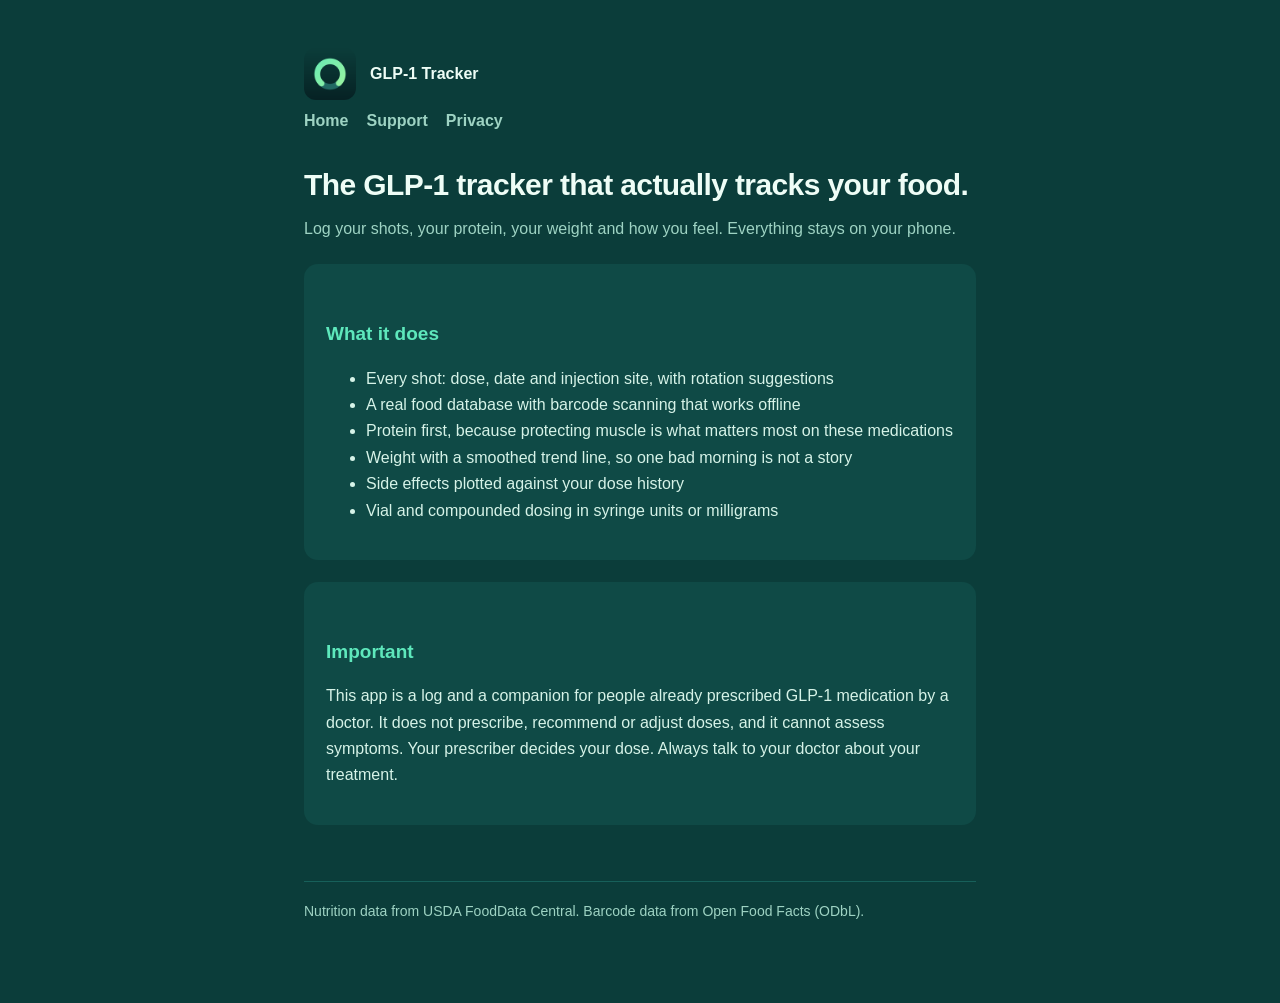
==== index.html @ d9b32fe8 "GLP-1 Tracker support and privacy pages" ====
<!doctype html><html lang="en"><head><meta charset="utf-8">
<meta name="viewport" content="width=device-width,initial-scale=1">
<title>GLP-1 Tracker</title><link rel="stylesheet" href="style.css"></head><body>
<div class="wrap">
<header><img src="icon.png" alt=""><strong>GLP-1 Tracker</strong></header>
<nav><a href="index.html">Home</a><a href="support.html">Support</a><a href="privacy.html">Privacy</a></nav>
<h1>The GLP-1 tracker that actually tracks your food.</h1>
<p class="sub">Log your shots, your protein, your weight and how you feel. Everything stays on your phone.</p>
<div class="card">
<h2>What it does</h2>
<ul>
<li>Every shot: dose, date and injection site, with rotation suggestions</li>
<li>A real food database with barcode scanning that works offline</li>
<li>Protein first, because protecting muscle is what matters most on these medications</li>
<li>Weight with a smoothed trend line, so one bad morning is not a story</li>
<li>Side effects plotted against your dose history</li>
<li>Vial and compounded dosing in syringe units or milligrams</li>
</ul>
</div>
<div class="card">
<h2>Important</h2>
<p>This app is a log and a companion for people already prescribed GLP-1 medication by a doctor.
It does not prescribe, recommend or adjust doses, and it cannot assess symptoms. Your prescriber
decides your dose. Always talk to your doctor about your treatment.</p>
</div>
<footer>Nutrition data from USDA FoodData Central. Barcode data from Open Food Facts (ODbL).</footer>
</div></body></html>
---- style.css ----
:root{--bg:#0b3d3a;--card:#0f4a46;--ink:#eefdf6;--sub:#9ed3c3;--accent:#5ee8bc}
*{box-sizing:border-box}
body{margin:0;background:var(--bg);color:var(--ink);
  font:16px/1.65 -apple-system,BlinkMacSystemFont,"Segoe UI",Roboto,Helvetica,Arial,sans-serif}
.wrap{max-width:720px;margin:0 auto;padding:48px 24px 80px}
header{display:flex;align-items:center;gap:14px;margin-bottom:8px}
header img{width:52px;height:52px;border-radius:12px}
h1{font-size:30px;margin:26px 0 6px;letter-spacing:-.02em}
h2{font-size:19px;margin:34px 0 8px;color:var(--accent)}
p,li{color:#d6f3e8}
a{color:var(--accent)}
.sub{color:var(--sub);margin-top:0}
.card{background:var(--card);border-radius:14px;padding:20px 22px;margin:22px 0}
nav a{margin-right:18px;color:var(--sub);text-decoration:none;font-weight:600}
nav a:hover{color:var(--accent)}
footer{margin-top:56px;color:var(--sub);font-size:14px;border-top:1px solid #17605a;padding-top:18px}
code{background:#0a3330;padding:2px 6px;border-radius:5px}
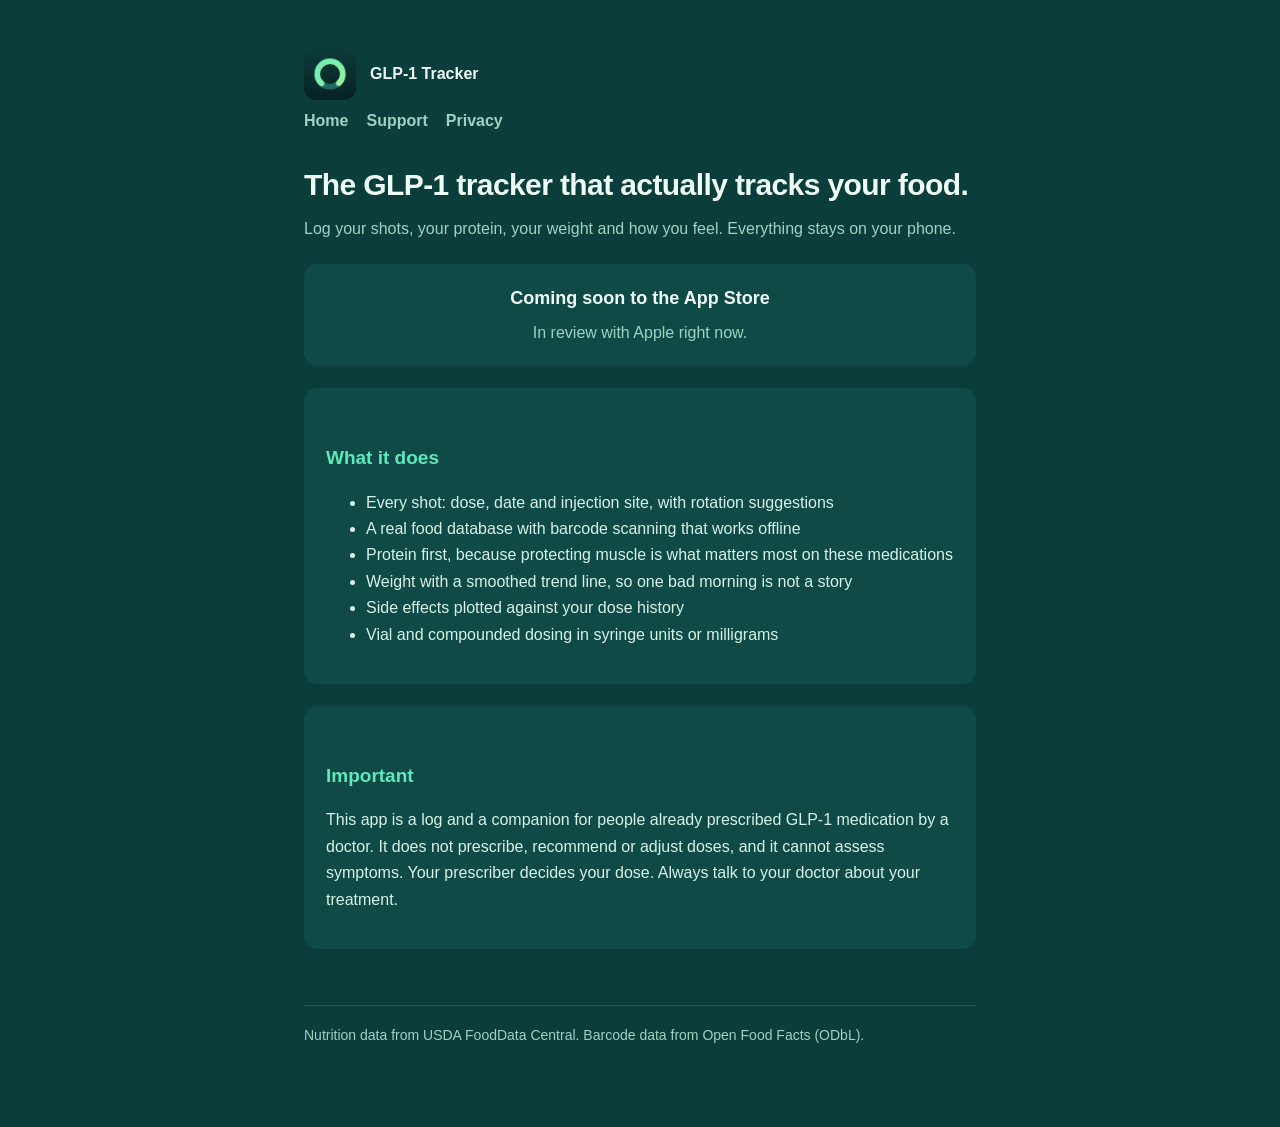
==== commit fe9e8a6e: "Add App Store CTA placeholder to landing page" ====
--- a/index.html
+++ b/index.html
@@ -6,6 +6,12 @@
 <nav><a href="index.html">Home</a><a href="support.html">Support</a><a href="privacy.html">Privacy</a></nav>
 <h1>The GLP-1 tracker that actually tracks your food.</h1>
 <p class="sub">Log your shots, your protein, your weight and how you feel. Everything stays on your phone.</p>
+<div class="card" style="text-align:center">
+<!-- LAUNCH: when the App Store listing is live, replace this block with:
+     <a class="btn" href="https://apps.apple.com/us/app/id6805192887">Download on the App Store</a> -->
+<strong style="font-size:18px">Coming soon to the App Store</strong>
+<p style="margin:6px 0 0;color:var(--sub)">In review with Apple right now.</p>
+</div>
 <div class="card">
 <h2>What it does</h2>
 <ul>
--- a/style.css
+++ b/style.css
@@ -15,3 +15,6 @@
 nav a:hover{color:var(--accent)}
 footer{margin-top:56px;color:var(--sub);font-size:14px;border-top:1px solid #17605a;padding-top:18px}
 code{background:#0a3330;padding:2px 6px;border-radius:5px}
+
+.btn{display:inline-block;background:var(--accent);color:#06302c;font-weight:700;padding:14px 26px;border-radius:10px;text-decoration:none;font-size:17px}
+.btn:hover{filter:brightness(1.08)}
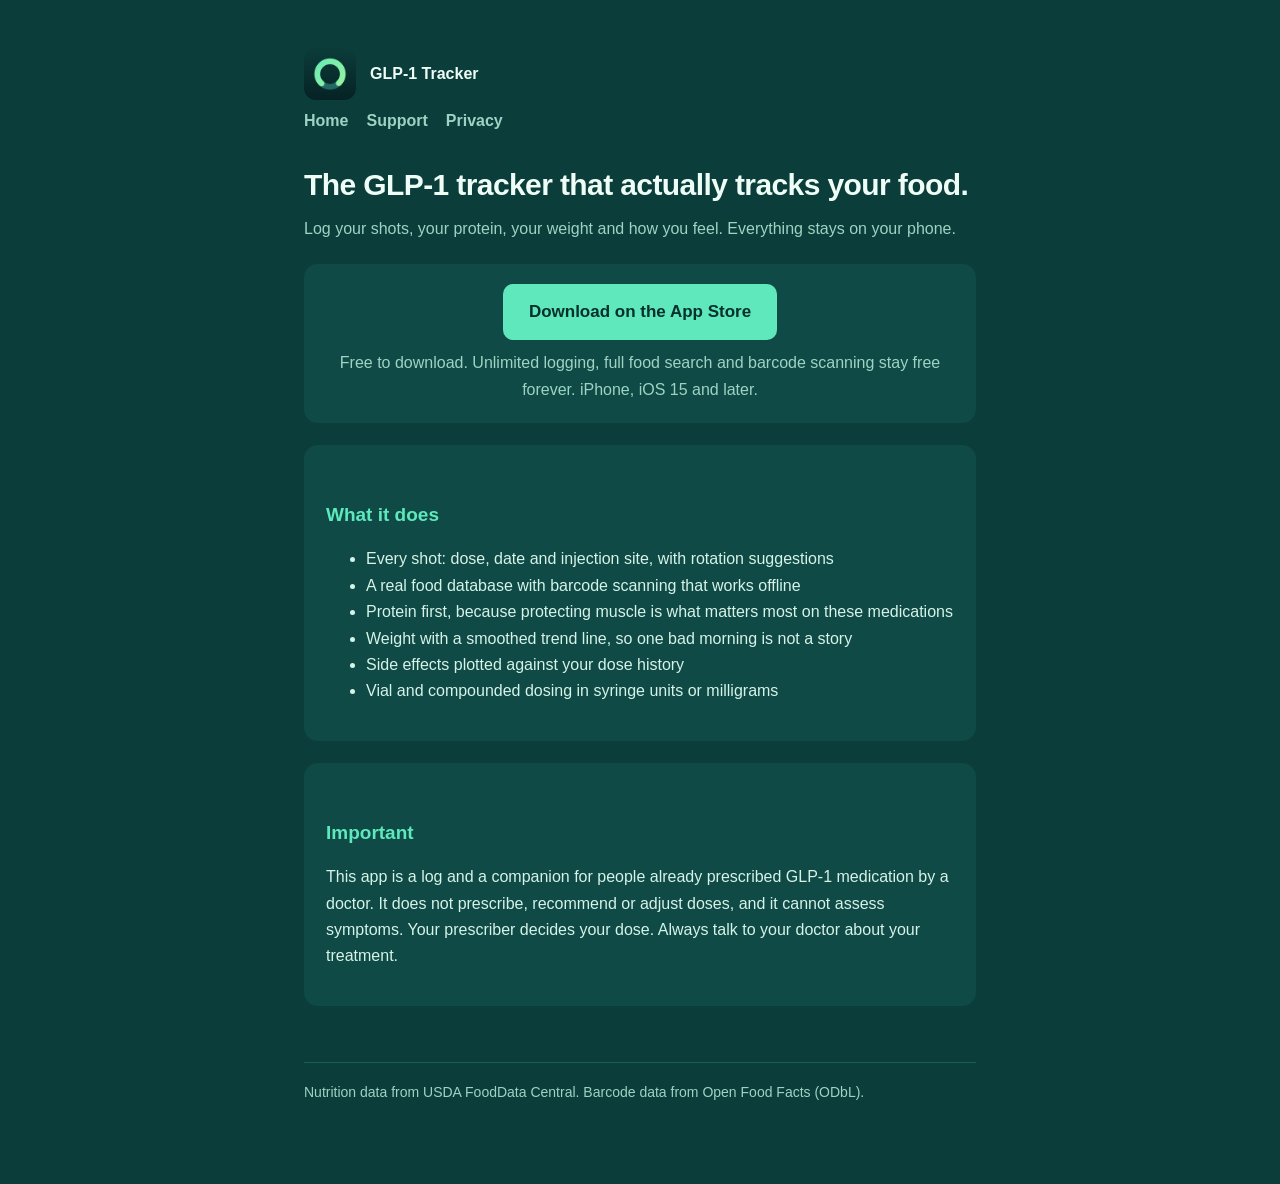
==== commit ae6ad691: "Landing page: real App Store button instead of the Coming soon placeholder The app has been live sin" ====
--- a/index.html
+++ b/index.html
@@ -7,10 +7,9 @@
 <h1>The GLP-1 tracker that actually tracks your food.</h1>
 <p class="sub">Log your shots, your protein, your weight and how you feel. Everything stays on your phone.</p>
 <div class="card" style="text-align:center">
-<!-- LAUNCH: when the App Store listing is live, replace this block with:
-     <a class="btn" href="https://apps.apple.com/us/app/id6805192887">Download on the App Store</a> -->
-<strong style="font-size:18px">Coming soon to the App Store</strong>
-<p style="margin:6px 0 0;color:var(--sub)">In review with Apple right now.</p>
+<a class="btn" href="https://apps.apple.com/app/id6805192887">Download on the App Store</a>
+<p style="margin:10px 0 0;color:var(--sub)">Free to download. Unlimited logging, full food search
+and barcode scanning stay free forever. iPhone, iOS 15 and later.</p>
 </div>
 <div class="card">
 <h2>What it does</h2>
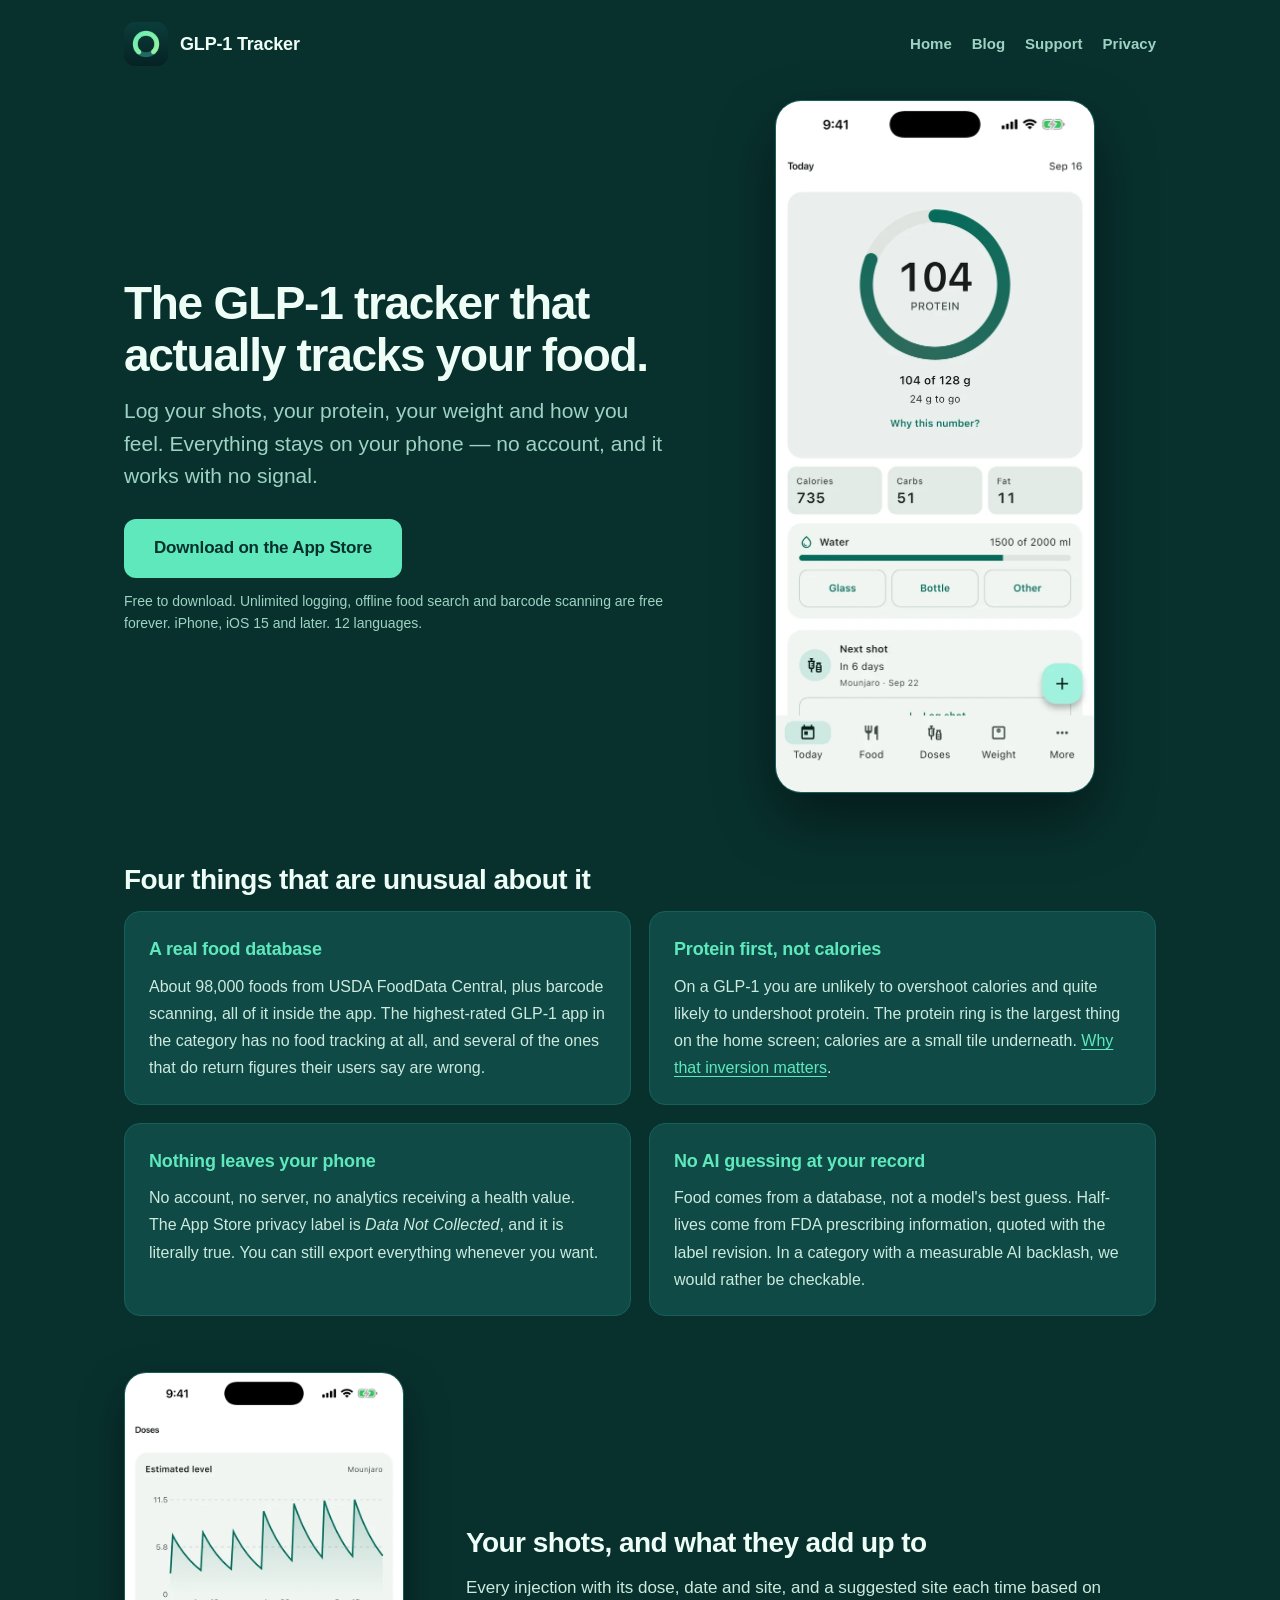
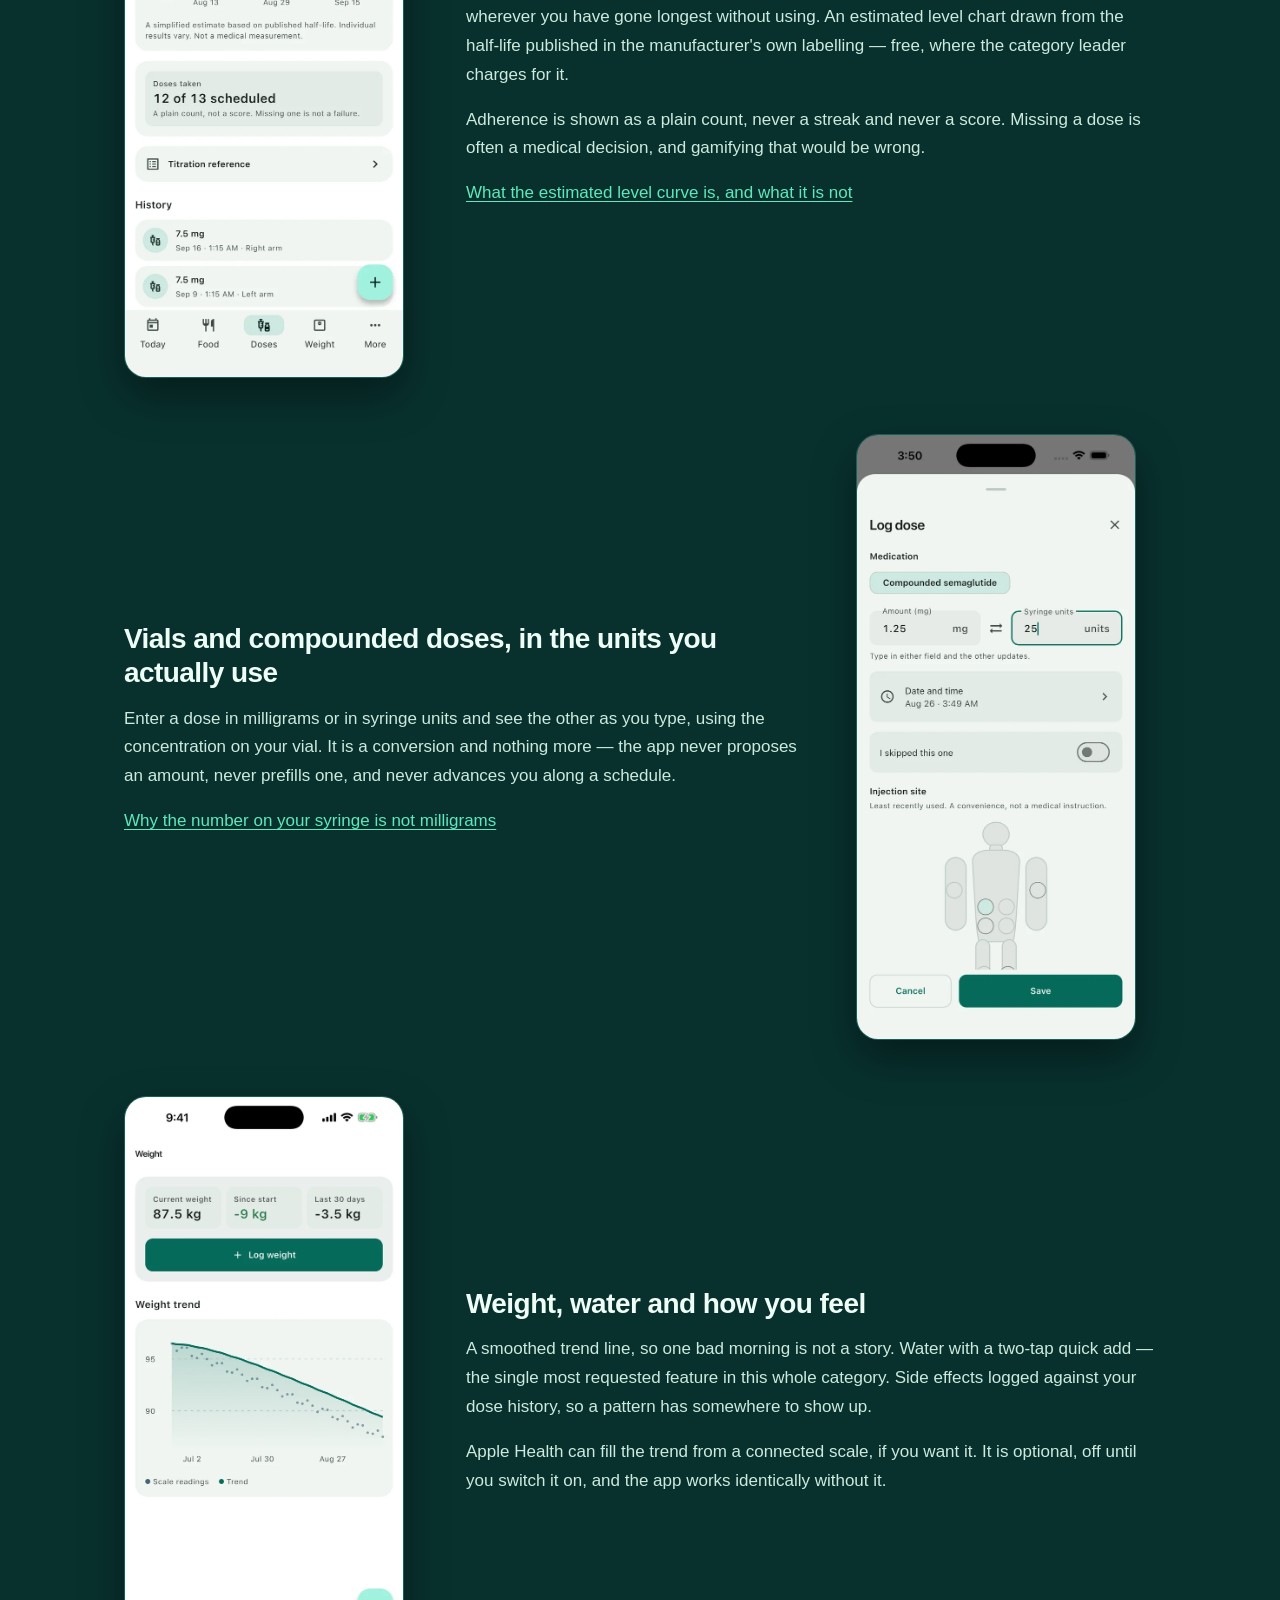
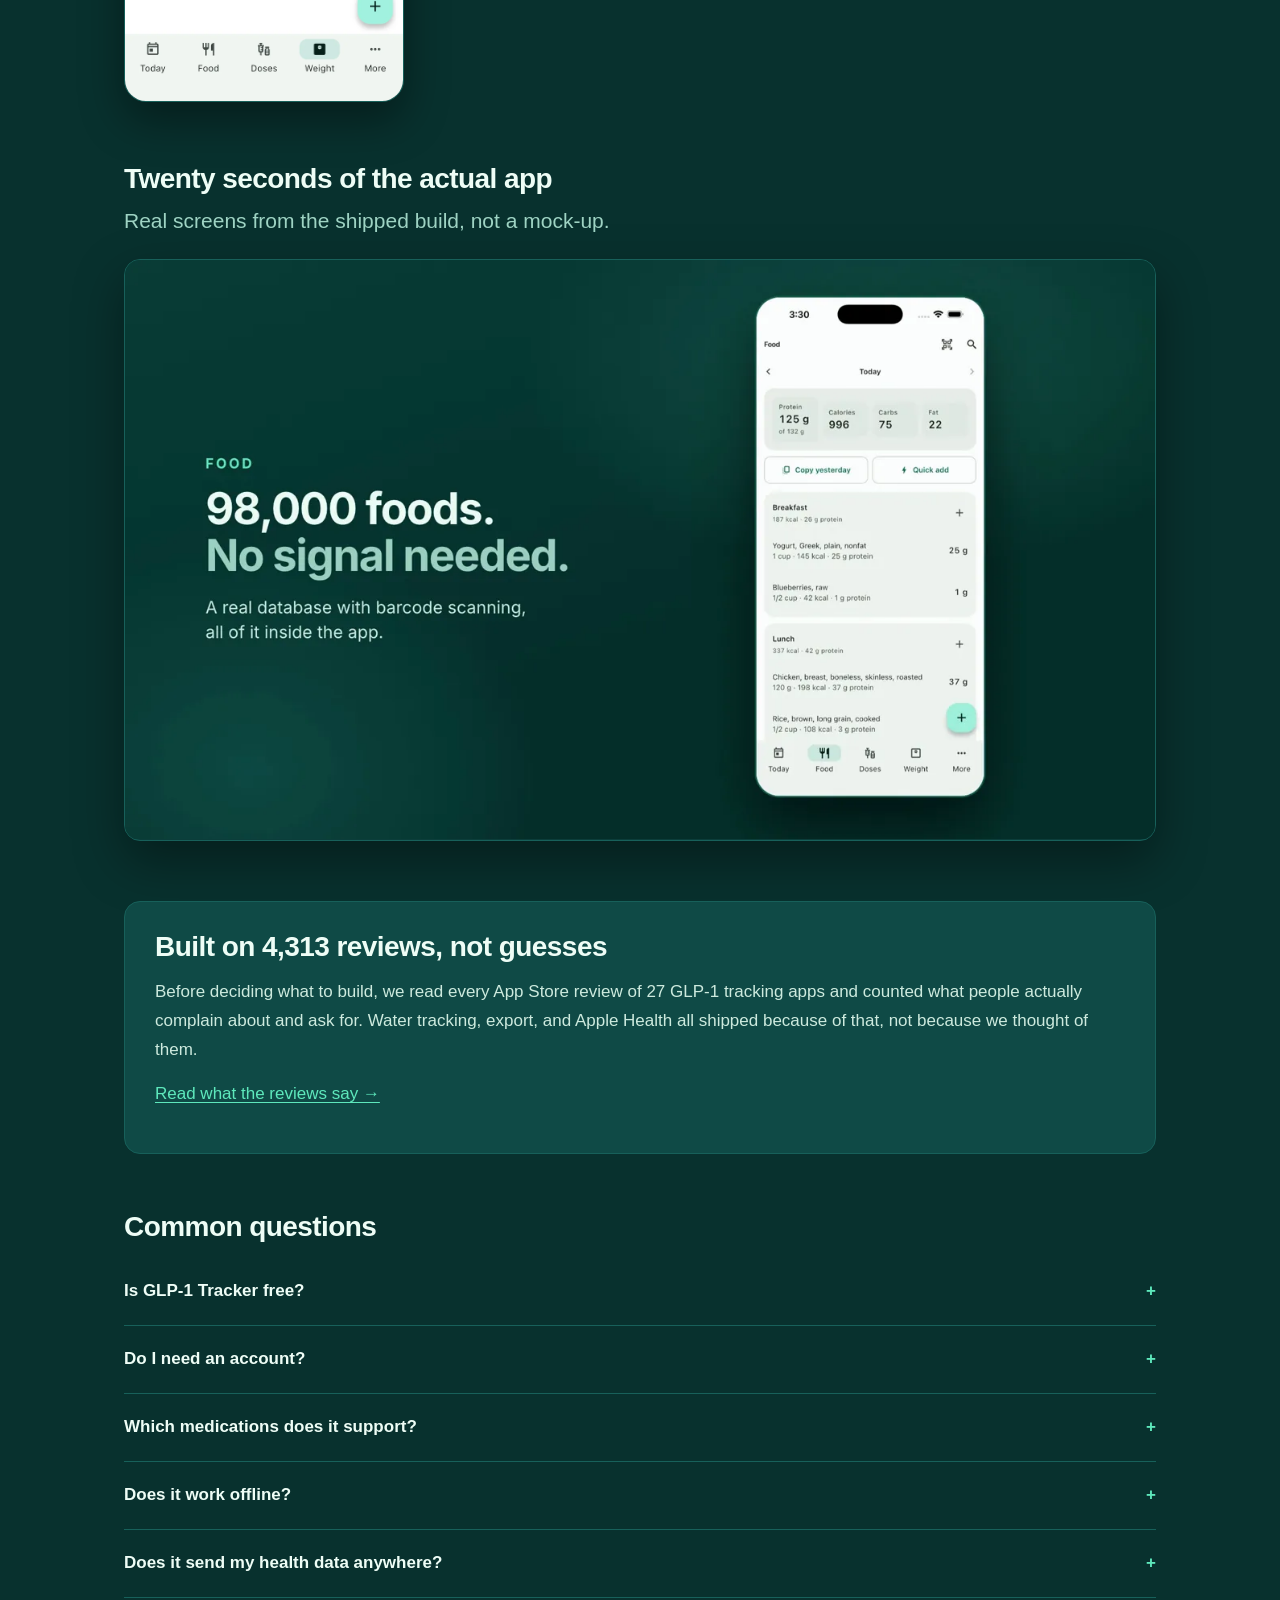
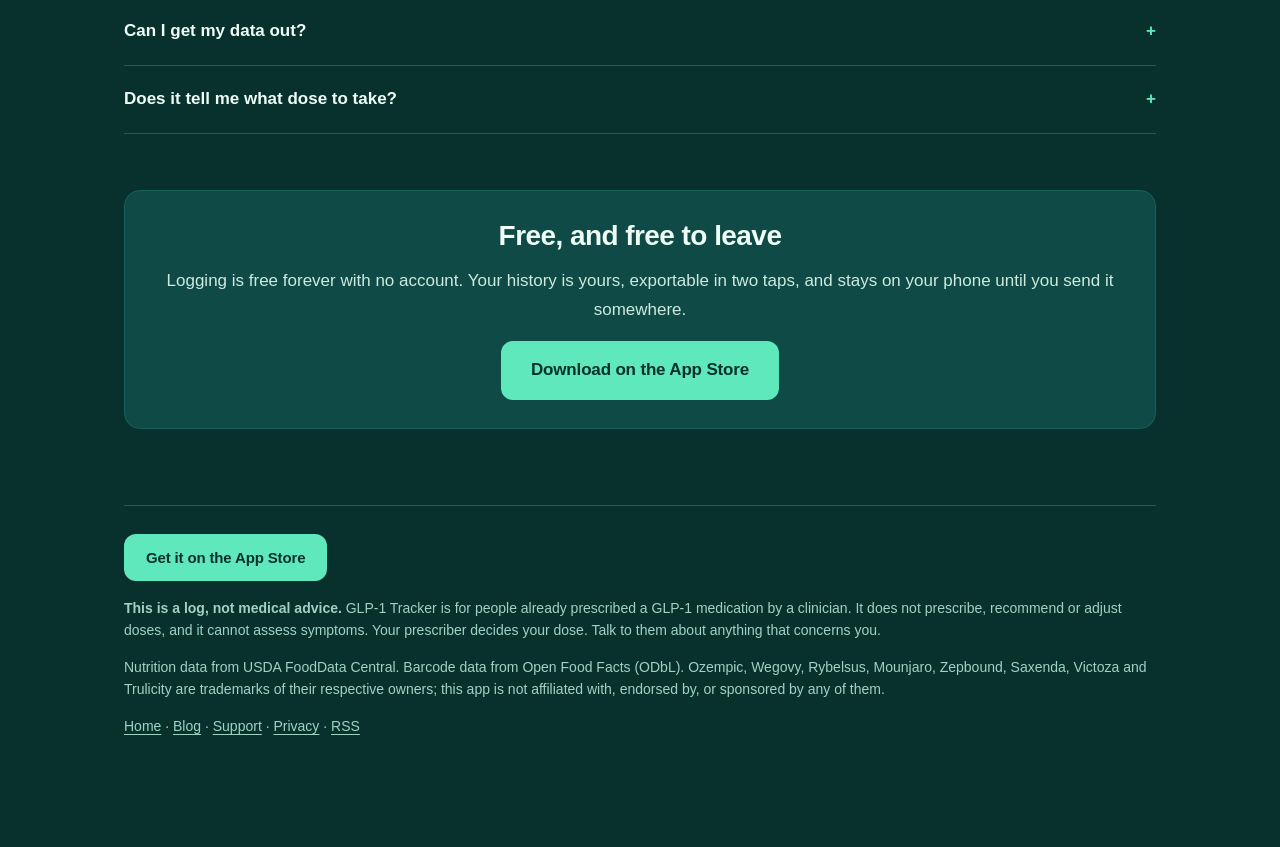
==== commit 150a9647: "A real website: landing page, blog, and the SEO to be found The site was four hand-written pages wit" ====
--- a/index.html
+++ b/index.html
@@ -1,32 +1,259 @@
-<!doctype html><html lang="en"><head><meta charset="utf-8">
+<!doctype html>
+<html lang="en">
+<head>
+<meta charset="utf-8">
 <meta name="viewport" content="width=device-width,initial-scale=1">
-<title>GLP-1 Tracker</title><link rel="stylesheet" href="style.css"></head><body>
+<title>GLP-1 Tracker — shot, food and weight log for Ozempic, Mounjaro and compounded</title>
+<meta name="description" content="Track GLP-1 shots, protein, water and weight in one app. Offline food database, barcode scanning and a free estimated level chart. No account.">
+<link rel="canonical" href="https://tanzil114.github.io/glp1-tracker/">
+<meta name="robots" content="index,follow,max-image-preview:large">
+<meta name="theme-color" content="#0b3d3a">
+<meta name="color-scheme" content="dark">
+<meta property="og:type" content="website">
+<meta property="og:site_name" content="GLP-1 Tracker">
+<meta property="og:title" content="GLP-1 Tracker — shot, food and weight log for Ozempic, Mounjaro and compounded">
+<meta property="og:description" content="Track GLP-1 shots, protein, water and weight in one app. Offline food database, barcode scanning and a free estimated level chart. No account.">
+<meta property="og:url" content="https://tanzil114.github.io/glp1-tracker/">
+<meta property="og:image" content="https://tanzil114.github.io/glp1-tracker/og/default.jpg">
+<meta property="og:image:width" content="1200">
+<meta property="og:image:height" content="630">
+<meta property="og:locale" content="en_US">
+<meta name="twitter:card" content="summary_large_image">
+<meta name="twitter:title" content="GLP-1 Tracker — shot, food and weight log for Ozempic, Mounjaro and compounded">
+<meta name="twitter:description" content="Track GLP-1 shots, protein, water and weight in one app. Offline food database, barcode scanning and a free estimated level chart. No account.">
+<meta name="twitter:image" content="https://tanzil114.github.io/glp1-tracker/og/default.jpg">
+<link rel="icon" href="icon.png" type="image/png">
+<link rel="apple-touch-icon" href="icon.png">
+<link rel="alternate" type="application/rss+xml" title="GLP-1 Tracker blog" href="https://tanzil114.github.io/glp1-tracker/feed.xml">
+<link rel="stylesheet" href="style.css">
+<script type="application/ld+json">{
+  "@context": "https://schema.org",
+  "@type": "MobileApplication",
+  "name": "GLP-1 Tracker",
+  "operatingSystem": "iOS 15.0",
+  "applicationCategory": "HealthApplication",
+  "applicationSubCategory": "Medication tracker",
+  "url": "https://tanzil114.github.io/glp1-tracker/",
+  "downloadUrl": "https://apps.apple.com/app/id6805192887",
+  "installUrl": "https://apps.apple.com/app/id6805192887",
+  "inLanguage": ["en","de","es","fr","it","pt","nl","sv","da","ja","ko","ar"],
+  "offers": {
+    "@type": "Offer",
+    "price": "0",
+    "priceCurrency": "USD",
+    "description": "Free to download. Unlimited logging of shots, food, weight and symptoms, full offline food search and barcode scanning, and the estimated level chart are free with no account."
+  },
+  "featureList": [
+    "Log injections with dose, date and injection site",
+    "Injection site rotation suggestions",
+    "Estimated medication level chart from published half-lives",
+    "Offline food database with barcode scanning",
+    "Protein-first daily tracking",
+    "Weight with a smoothed trend line",
+    "Side effect logging against dose history",
+    "Vial and compounded dosing in syringe units or milligrams",
+    "Water tracking",
+    "Export and restore your own data"
+  ],
+  "publisher": { "@type": "Organization", "name": "GLP-1 Tracker" }
+}</script>
+<script type="application/ld+json">{
+  "@context": "https://schema.org",
+  "@type": "WebSite",
+  "name": "GLP-1 Tracker",
+  "url": "https://tanzil114.github.io/glp1-tracker/",
+  "inLanguage": "en"
+}</script>
+<script type="application/ld+json">{
+  "@context": "https://schema.org",
+  "@type": "FAQPage",
+  "mainEntity": [
+    {
+      "@type": "Question",
+      "name": "Is GLP-1 Tracker free?",
+      "acceptedAnswer": { "@type": "Answer", "text": "Yes. Unlimited logging of shots, food, weight, water and symptoms is free, with no account, along with the full offline food database, barcode scanning, injection site rotation, reminders and the estimated level chart. Premium adds history beyond 90 days, insights, custom macro targets and themes." }
+    },
+    {
+      "@type": "Question",
+      "name": "Do I need an account?",
+      "acceptedAnswer": { "@type": "Answer", "text": "No, and there is never a login wall. Everything is stored in a database on your phone." }
+    },
+    {
+      "@type": "Question",
+      "name": "Which medications does it support?",
+      "acceptedAnswer": { "@type": "Answer", "text": "Ozempic, Wegovy, Rybelsus, Mounjaro, Zepbound, Saxenda, Victoza and Trulicity, plus a custom option for compounded or vial medication with dosing in syringe units or milligrams." }
+    },
+    {
+      "@type": "Question",
+      "name": "Does it work offline?",
+      "acceptedAnswer": { "@type": "Answer", "text": "Yes. The food database \u2014 about 98,000 foods \u2014 ships inside the app, and barcode lookups check local data first. You can log everything in airplane mode." }
+    },
+    {
+      "@type": "Question",
+      "name": "Does it send my health data anywhere?",
+      "acceptedAnswer": { "@type": "Answer", "text": "No. Nothing is uploaded and no analytics service receives a health value. The only network request the app makes is a barcode lookup to Open Food Facts, which sends the barcode and nothing else. Its App Store privacy label is Data Not Collected." }
+    },
+    {
+      "@type": "Question",
+      "name": "Can I get my data out?",
+      "acceptedAnswer": { "@type": "Answer", "text": "Yes. Settings \u2192 Export your data produces a full backup file plus a spreadsheet per thing for your doctor, and restore brings your history onto a new phone. The export always contains everything, never just the last 90 days." }
+    },
+    {
+      "@type": "Question",
+      "name": "Does it tell me what dose to take?",
+      "acceptedAnswer": { "@type": "Answer", "text": "Never. It does not prescribe, recommend or adjust doses, and it cannot assess symptoms. Titration schedules shown in the app are reproductions of the manufacturers' published labelling, for reference. Your prescriber decides your dose." }
+    }
+  ]
+}</script>
+</head>
+<body>
+<a class="skip" href="#main">Skip to content</a>
 <div class="wrap">
-<header><img src="icon.png" alt=""><strong>GLP-1 Tracker</strong></header>
-<nav><a href="index.html">Home</a><a href="support.html">Support</a><a href="privacy.html">Privacy</a></nav>
-<h1>The GLP-1 tracker that actually tracks your food.</h1>
-<p class="sub">Log your shots, your protein, your weight and how you feel. Everything stays on your phone.</p>
-<div class="card" style="text-align:center">
-<a class="btn" href="https://apps.apple.com/app/id6805192887">Download on the App Store</a>
-<p style="margin:10px 0 0;color:var(--sub)">Free to download. Unlimited logging, full food search
-and barcode scanning stay free forever. iPhone, iOS 15 and later.</p>
+<header class="site">
+  <a class="brand" href="index.html">
+    <img src="icon.png" width="44" height="44" alt="">
+    <span>GLP-1 Tracker</span>
+  </a>
+  <nav aria-label="Main"><a href="index.html">Home</a><a href="blog/">Blog</a><a href="support.html">Support</a><a href="privacy.html">Privacy</a></nav>
+</header>
+<main id="main">
+
+<section class="hero">
+  <div class="hero-copy">
+    <h1>The GLP-1 tracker that actually tracks your food.</h1>
+    <p class="lede">Log your shots, your protein, your weight and how you feel. Everything stays on
+    your phone — no account, and it works with no signal.</p>
+    <p class="cta">
+      <a class="btn" href="https://apps.apple.com/app/id6805192887">Download on the App Store</a>
+    </p>
+    <p class="fine">Free to download. Unlimited logging, offline food search and barcode scanning
+    are free forever. iPhone, iOS 15 and later. 12 languages.</p>
+  </div>
+  <div class="hero-shot">
+    <img src="img/screen-today.webp" width="320" height="695"
+         alt="The Today screen of GLP-1 Tracker, showing a large protein ring, calorie, carb and fat
+              tiles, a water total with quick-add buttons, and the next shot due."
+         fetchpriority="high" decoding="async">
+  </div>
+</section>
+
+<section class="pillars">
+  <h2>Four things that are unusual about it</h2>
+  <div class="grid">
+    <article>
+      <h3>A real food database</h3>
+      <p>About 98,000 foods from USDA FoodData Central, plus barcode scanning, all of it inside the
+      app. The highest-rated GLP-1 app in the category has no food tracking at all, and several of
+      the ones that do return figures their users say are wrong.</p>
+    </article>
+    <article>
+      <h3>Protein first, not calories</h3>
+      <p>On a GLP-1 you are unlikely to overshoot calories and quite likely to undershoot protein.
+      The protein ring is the largest thing on the home screen; calories are a small tile
+      underneath. <a href="blog/protein-on-a-glp-1/">Why that inversion matters</a>.</p>
+    </article>
+    <article>
+      <h3>Nothing leaves your phone</h3>
+      <p>No account, no server, no analytics receiving a health value. The App Store privacy label
+      is <em>Data Not Collected</em>, and it is literally true. You can still export everything
+      whenever you want.</p>
+    </article>
+    <article>
+      <h3>No AI guessing at your record</h3>
+      <p>Food comes from a database, not a model's best guess. Half-lives come from FDA prescribing
+      information, quoted with the label revision. In a category with a measurable AI backlash, we
+      would rather be checkable.</p>
+    </article>
+  </div>
+</section>
+
+<section class="feature">
+  <img src="img/screen-doses.webp" width="280" height="608" loading="lazy" decoding="async"
+       alt="The Doses screen, showing an estimated medication level curve, a plain count of doses
+            taken, and a shot history.">
+  <div>
+    <h2>Your shots, and what they add up to</h2>
+    <p>Every injection with its dose, date and site, and a suggested site each time based on
+    wherever you have gone longest without using. An estimated level chart drawn from the
+    half-life published in the manufacturer's own labelling — free, where the category leader
+    charges for it.</p>
+    <p>Adherence is shown as a plain count, never a streak and never a score. Missing a dose is
+    often a medical decision, and gamifying that would be wrong.</p>
+    <p><a href="blog/estimated-medication-level-chart/">What the estimated level curve is, and what
+    it is not</a></p>
+  </div>
+</section>
+
+<section class="feature reverse">
+  <img src="img/screen-vial.webp" width="280" height="608" loading="lazy" decoding="async"
+       alt="Logging a dose from a vial, showing the same dose expressed in both milligrams and
+            syringe units.">
+  <div>
+    <h2>Vials and compounded doses, in the units you actually use</h2>
+    <p>Enter a dose in milligrams or in syringe units and see the other as you type, using the
+    concentration on your vial. It is a conversion and nothing more — the app never proposes an
+    amount, never prefills one, and never advances you along a schedule.</p>
+    <p><a href="blog/vial-dosing-units-and-milligrams/">Why the number on your syringe is not
+    milligrams</a></p>
+  </div>
+</section>
+
+<section class="feature">
+  <img src="img/screen-weight.webp" width="280" height="608" loading="lazy" decoding="async"
+       alt="The Weight screen, showing individual weigh-ins and a smoothed trend line.">
+  <div>
+    <h2>Weight, water and how you feel</h2>
+    <p>A smoothed trend line, so one bad morning is not a story. Water with a two-tap quick add —
+    the single most requested feature in this whole category. Side effects logged against your dose
+    history, so a pattern has somewhere to show up.</p>
+    <p>Apple Health can fill the trend from a connected scale, if you want it. It is optional, off
+    until you switch it on, and the app works identically without it.</p>
+  </div>
+</section>
+
+<section class="showreel">
+  <h2>Twenty seconds of the actual app</h2>
+  <p class="lede">Real screens from the shipped build, not a mock-up.</p>
+  <video class="reel" width="1280" height="720" poster="video/hero-poster.webp"
+         autoplay muted loop playsinline preload="none"
+         aria-label="A silent twenty-second tour of GLP-1 Tracker: the food database, the protein
+                     ring on the Today screen, and the estimated medication level chart.">
+    <source src="video/hero.mp4" type="video/mp4">
+  </video>
+</section>
+
+<section class="quiet">
+  <h2>Built on 4,313 reviews, not guesses</h2>
+  <p>Before deciding what to build, we read every App Store review of 27 GLP-1 tracking apps and
+  counted what people actually complain about and ask for. Water tracking, export, and Apple Health
+  all shipped because of that, not because we thought of them.</p>
+  <p><a href="blog/what-4313-glp1-app-reviews-say/">Read what the reviews say &rarr;</a></p>
+</section>
+
+<section class="faq"><h2>Common questions</h2><details><summary>Is GLP-1 Tracker free?</summary><p>Yes. Unlimited logging of shots, food, weight, water and symptoms is free, with no account, along with the full offline food database, barcode scanning, injection site rotation, reminders and the estimated level chart. Premium adds history beyond 90 days, insights, custom macro targets and themes.</p></details><details><summary>Do I need an account?</summary><p>No, and there is never a login wall. Everything is stored in a database on your phone.</p></details><details><summary>Which medications does it support?</summary><p>Ozempic, Wegovy, Rybelsus, Mounjaro, Zepbound, Saxenda, Victoza and Trulicity, plus a custom option for compounded or vial medication with dosing in syringe units or milligrams.</p></details><details><summary>Does it work offline?</summary><p>Yes. The food database — about 98,000 foods — ships inside the app, and barcode lookups check local data first. You can log everything in airplane mode.</p></details><details><summary>Does it send my health data anywhere?</summary><p>No. Nothing is uploaded and no analytics service receives a health value. The only network request the app makes is a barcode lookup to Open Food Facts, which sends the barcode and nothing else. Its App Store privacy label is Data Not Collected.</p></details><details><summary>Can I get my data out?</summary><p>Yes. Settings → Export your data produces a full backup file plus a spreadsheet per thing for your doctor, and restore brings your history onto a new phone. The export always contains everything, never just the last 90 days.</p></details><details><summary>Does it tell me what dose to take?</summary><p>Never. It does not prescribe, recommend or adjust doses, and it cannot assess symptoms. Titration schedules shown in the app are reproductions of the manufacturers&#x27; published labelling, for reference. Your prescriber decides your dose.</p></details></section>
+
+<section class="closing">
+  <h2>Free, and free to leave</h2>
+  <p>Logging is free forever with no account. Your history is yours, exportable in two taps, and
+  stays on your phone until you send it somewhere.</p>
+  <p><a class="btn" href="https://apps.apple.com/app/id6805192887">Download on the App Store</a></p>
+</section>
+
+</main>
+<footer class="site">
+  <p><a class="btn small" href="https://apps.apple.com/app/id6805192887">Get it on the App Store</a></p>
+  <p class="fine"><strong>This is a log, not medical advice.</strong> GLP-1 Tracker is for people
+  already prescribed a GLP-1 medication by a clinician. It does not prescribe, recommend or adjust
+  doses, and it cannot assess symptoms. Your prescriber decides your dose. Talk to them about
+  anything that concerns you.</p>
+  <p class="fine">Nutrition data from USDA FoodData Central. Barcode data from
+  Open Food Facts (ODbL). Ozempic, Wegovy, Rybelsus, Mounjaro, Zepbound, Saxenda, Victoza and
+  Trulicity are trademarks of their respective owners; this app is not affiliated with, endorsed
+  by, or sponsored by any of them.</p>
+  <p class="fine"><a href="index.html">Home</a> · <a href="blog/">Blog</a> ·
+  <a href="support.html">Support</a> · <a href="privacy.html">Privacy</a> ·
+  <a href="https://tanzil114.github.io/glp1-tracker/feed.xml">RSS</a></p>
+</footer>
 </div>
-<div class="card">
-<h2>What it does</h2>
-<ul>
-<li>Every shot: dose, date and injection site, with rotation suggestions</li>
-<li>A real food database with barcode scanning that works offline</li>
-<li>Protein first, because protecting muscle is what matters most on these medications</li>
-<li>Weight with a smoothed trend line, so one bad morning is not a story</li>
-<li>Side effects plotted against your dose history</li>
-<li>Vial and compounded dosing in syringe units or milligrams</li>
-</ul>
-</div>
-<div class="card">
-<h2>Important</h2>
-<p>This app is a log and a companion for people already prescribed GLP-1 medication by a doctor.
-It does not prescribe, recommend or adjust doses, and it cannot assess symptoms. Your prescriber
-decides your dose. Always talk to your doctor about your treatment.</p>
-</div>
-<footer>Nutrition data from USDA FoodData Central. Barcode data from Open Food Facts (ODbL).</footer>
-</div></body></html>
+</body>
+</html>
--- a/style.css
+++ b/style.css
@@ -1,20 +1,255 @@
-:root{--bg:#0b3d3a;--card:#0f4a46;--ink:#eefdf6;--sub:#9ed3c3;--accent:#5ee8bc}
-*{box-sizing:border-box}
-body{margin:0;background:var(--bg);color:var(--ink);
-  font:16px/1.65 -apple-system,BlinkMacSystemFont,"Segoe UI",Roboto,Helvetica,Arial,sans-serif}
-.wrap{max-width:720px;margin:0 auto;padding:48px 24px 80px}
-header{display:flex;align-items:center;gap:14px;margin-bottom:8px}
-header img{width:52px;height:52px;border-radius:12px}
-h1{font-size:30px;margin:26px 0 6px;letter-spacing:-.02em}
-h2{font-size:19px;margin:34px 0 8px;color:var(--accent)}
-p,li{color:#d6f3e8}
-a{color:var(--accent)}
-.sub{color:var(--sub);margin-top:0}
-.card{background:var(--card);border-radius:14px;padding:20px 22px;margin:22px 0}
-nav a{margin-right:18px;color:var(--sub);text-decoration:none;font-weight:600}
-nav a:hover{color:var(--accent)}
-footer{margin-top:56px;color:var(--sub);font-size:14px;border-top:1px solid #17605a;padding-top:18px}
-code{background:#0a3330;padding:2px 6px;border-radius:5px}
-
-.btn{display:inline-block;background:var(--accent);color:#06302c;font-weight:700;padding:14px 26px;border-radius:10px;text-decoration:none;font-size:17px}
-.btn:hover{filter:brightness(1.08)}
+/* GLP-1 Tracker — one stylesheet, no framework, no web fonts.
+ *
+ * No web font is a performance decision and a privacy one: a Google Fonts
+ * request would be the only third-party call this site makes, on a site whose
+ * whole argument is that nothing about you is sent anywhere.
+ *
+ * The palette is taken from the app icon so the site and the App Store listing
+ * read as the same product. */
+
+:root {
+  --bg: #08312e;
+  --bg-2: #0b3d3a;
+  --card: #0f4a46;
+  --card-2: #11534e;
+  --line: #17605a;
+  --ink: #eefdf6;
+  --body: #cdeade;
+  --sub: #9ed3c3;
+  --accent: #5ee8bc;
+  --accent-ink: #06302c;
+  --radius: 16px;
+  --wrap: 1080px;
+  --prose: 46rem;
+}
+
+*, *::before, *::after { box-sizing: border-box; }
+
+html { -webkit-text-size-adjust: 100%; scroll-behavior: smooth; }
+@media (prefers-reduced-motion: reduce) {
+  html { scroll-behavior: auto; }
+}
+
+body {
+  margin: 0;
+  background: var(--bg);
+  color: var(--body);
+  font: 17px/1.7 -apple-system, BlinkMacSystemFont, "Segoe UI", Roboto, Helvetica, Arial, sans-serif;
+  text-rendering: optimizeLegibility;
+}
+
+img { max-width: 100%; height: auto; }
+
+.wrap { max-width: var(--wrap); margin: 0 auto; padding: 0 24px 96px; }
+
+/* Keyboard users land here first; it stays out of the way otherwise. */
+.skip {
+  position: absolute; left: -9999px; top: 0;
+  background: var(--accent); color: var(--accent-ink);
+  padding: 10px 16px; border-radius: 0 0 8px 0; font-weight: 700; z-index: 10;
+}
+.skip:focus { left: 0; }
+
+:focus-visible { outline: 3px solid var(--accent); outline-offset: 3px; border-radius: 4px; }
+
+/* ---------- header / nav ---------- */
+
+header.site {
+  display: flex; align-items: center; justify-content: space-between;
+  flex-wrap: wrap; gap: 12px; padding: 22px 0 8px;
+}
+.brand {
+  display: inline-flex; align-items: center; gap: 12px;
+  color: var(--ink); text-decoration: none; font-weight: 700; font-size: 18px;
+  letter-spacing: -0.01em;
+}
+.brand img { width: 44px; height: 44px; border-radius: 11px; }
+
+nav[aria-label="Main"] a {
+  color: var(--sub); text-decoration: none; font-weight: 600;
+  margin-left: 20px; font-size: 15px;
+}
+nav[aria-label="Main"] a:hover { color: var(--accent); }
+nav[aria-label="Main"] a[aria-current="page"] {
+  color: var(--accent); border-bottom: 2px solid var(--accent); padding-bottom: 3px;
+}
+@media (max-width: 560px) {
+  nav[aria-label="Main"] a { margin: 0 18px 0 0; }
+}
+
+/* ---------- type ---------- */
+
+h1 {
+  font-size: clamp(31px, 5.2vw, 46px); line-height: 1.12;
+  letter-spacing: -0.028em; color: var(--ink); margin: 26px 0 14px;
+}
+h2 {
+  font-size: clamp(22px, 3vw, 28px); line-height: 1.22;
+  letter-spacing: -0.02em; color: var(--ink); margin: 52px 0 14px;
+}
+h3 { font-size: 18px; color: var(--accent); margin: 0 0 8px; letter-spacing: -0.01em; }
+p { margin: 0 0 16px; }
+a { color: var(--accent); text-underline-offset: 3px; }
+
+.lede { font-size: clamp(18px, 2.2vw, 21px); color: var(--sub); line-height: 1.55; }
+.fine { font-size: 14px; color: var(--sub); line-height: 1.6; }
+.byline { font-size: 14px; color: var(--sub); margin: 0 0 22px; }
+
+ul, ol { padding-left: 22px; margin: 0 0 18px; }
+li { margin-bottom: 8px; }
+
+blockquote {
+  margin: 22px 0; padding: 4px 0 4px 20px;
+  border-left: 3px solid var(--accent); color: var(--ink);
+}
+blockquote p { margin: 0 0 10px; font-style: italic; }
+blockquote p:last-child { margin-bottom: 0; }
+
+dl { margin: 0 0 20px; }
+dt { color: var(--accent); font-weight: 700; margin-top: 16px; }
+dd { margin: 4px 0 0; }
+
+.formula {
+  background: #062825; border: 1px solid var(--line); border-radius: 10px;
+  padding: 14px 18px; font-size: 16px; color: var(--ink);
+  overflow-x: auto; font-family: ui-monospace, SFMono-Regular, Menlo, monospace;
+}
+
+table { width: 100%; border-collapse: collapse; margin: 0 0 22px; font-size: 16px; display: block; overflow-x: auto; }
+th, td { text-align: left; padding: 9px 14px 9px 0; border-bottom: 1px solid var(--line); }
+th { color: var(--accent); font-size: 14px; text-transform: uppercase; letter-spacing: .06em; }
+
+/* ---------- buttons ---------- */
+
+.btn {
+  display: inline-block; background: var(--accent); color: var(--accent-ink);
+  font-weight: 700; padding: 15px 30px; border-radius: 12px;
+  text-decoration: none; font-size: 17px; letter-spacing: -0.01em;
+}
+.btn:hover { filter: brightness(1.08); }
+.btn.small { padding: 11px 22px; font-size: 15px; }
+.cta { margin: 26px 0 12px; }
+
+/* ---------- home ---------- */
+
+.hero {
+  display: grid; grid-template-columns: 1.1fr 0.9fr; gap: 48px;
+  align-items: center; padding: 26px 0 8px;
+}
+.hero-shot { text-align: center; }
+.hero-shot img {
+  border-radius: 26px; box-shadow: 0 26px 60px rgba(0, 0, 0, .45);
+  border: 1px solid var(--line);
+}
+@media (max-width: 820px) {
+  .hero { grid-template-columns: 1fr; gap: 28px; }
+  .hero-shot img { max-width: 260px; }
+}
+
+.grid { display: grid; grid-template-columns: repeat(2, 1fr); gap: 18px; }
+.grid article {
+  background: var(--card); border: 1px solid var(--line);
+  border-radius: var(--radius); padding: 22px 24px;
+}
+.grid p { margin: 0; font-size: 16px; }
+@media (max-width: 720px) { .grid { grid-template-columns: 1fr; } }
+
+.feature {
+  display: grid; grid-template-columns: 300px 1fr; gap: 42px;
+  align-items: center; margin: 56px 0;
+}
+.feature.reverse { grid-template-columns: 1fr 300px; }
+.feature.reverse img { order: 2; }
+.feature img {
+  border-radius: 22px; border: 1px solid var(--line);
+  box-shadow: 0 18px 44px rgba(0, 0, 0, .4);
+}
+.feature h2 { margin-top: 0; }
+@media (max-width: 820px) {
+  .feature, .feature.reverse { grid-template-columns: 1fr; gap: 24px; }
+  .feature.reverse img { order: 0; }
+  .feature img { max-width: 240px; }
+}
+
+.quiet, .closing {
+  background: var(--card); border: 1px solid var(--line);
+  border-radius: var(--radius); padding: 28px 30px; margin: 52px 0;
+}
+.quiet h2, .closing h2 { margin-top: 0; }
+.closing { text-align: center; }
+.closing p:last-child { margin-bottom: 0; }
+
+/* ---------- FAQ ---------- */
+
+.faq { margin: 56px 0; }
+.faq details {
+  border-bottom: 1px solid var(--line); padding: 4px 0;
+}
+.faq summary {
+  cursor: pointer; padding: 15px 0; font-weight: 600; color: var(--ink);
+  list-style: none; font-size: 17px;
+}
+.faq summary::-webkit-details-marker { display: none; }
+.faq summary::after { content: "+"; float: right; color: var(--accent); font-weight: 700; }
+.faq details[open] summary::after { content: "−"; }
+.faq details p { margin: 0 0 16px; color: var(--body); }
+
+/* ---------- blog ---------- */
+
+.crumbs { font-size: 14px; color: var(--sub); margin: 18px 0 0; }
+.crumbs a { color: var(--sub); text-decoration: none; }
+.crumbs a:hover { color: var(--accent); }
+
+.post { max-width: var(--prose); margin: 0 auto; }
+.post h2 { margin-top: 44px; }
+.post-hero {
+  width: 100%; border-radius: var(--radius); border: 1px solid var(--line);
+  margin: 8px 0 30px; display: block;
+}
+
+.card {
+  background: var(--card); border: 1px solid var(--line);
+  border-radius: var(--radius); padding: 24px 26px; margin: 20px 0;
+}
+.card h2 { margin: 0 0 4px; font-size: 22px; }
+.card h2 a { text-decoration: none; color: var(--ink); }
+.card h2 a:hover { color: var(--accent); }
+.card p:last-child { margin-bottom: 0; }
+
+.note {
+  background: #062825; border: 1px solid var(--line);
+  border-left: 3px solid var(--accent);
+  border-radius: 10px; padding: 18px 22px; margin: 44px 0 0;
+}
+.note p { margin: 0; font-size: 15px; color: var(--sub); }
+
+/* ---------- footer ---------- */
+
+footer.site {
+  margin-top: 76px; padding-top: 28px; border-top: 1px solid var(--line);
+}
+footer.site .fine { margin-bottom: 14px; }
+footer.site a { color: var(--sub); }
+footer.site a:hover { color: var(--accent); }
+footer.site .btn { color: var(--accent-ink); }
+
+/* The support and privacy pages were written as .card blocks; keep them
+ * readable at prose width rather than letting them span the full grid. */
+main > .card, main > h1, main > h2, main > p, main > ul, main > ol, main > table {
+  max-width: var(--prose);
+}
+
+/* ---------- product video ---------- */
+
+.showreel { margin: 60px 0; }
+.showreel h2 { margin-bottom: 8px; }
+.showreel .lede { margin-bottom: 22px; }
+.reel {
+  display: block;
+  width: 100%;
+  height: auto;
+  border-radius: var(--radius);
+  border: 1px solid var(--line);
+  background: var(--bg-2);
+  box-shadow: 0 20px 50px rgba(0, 0, 0, .38);
+}
